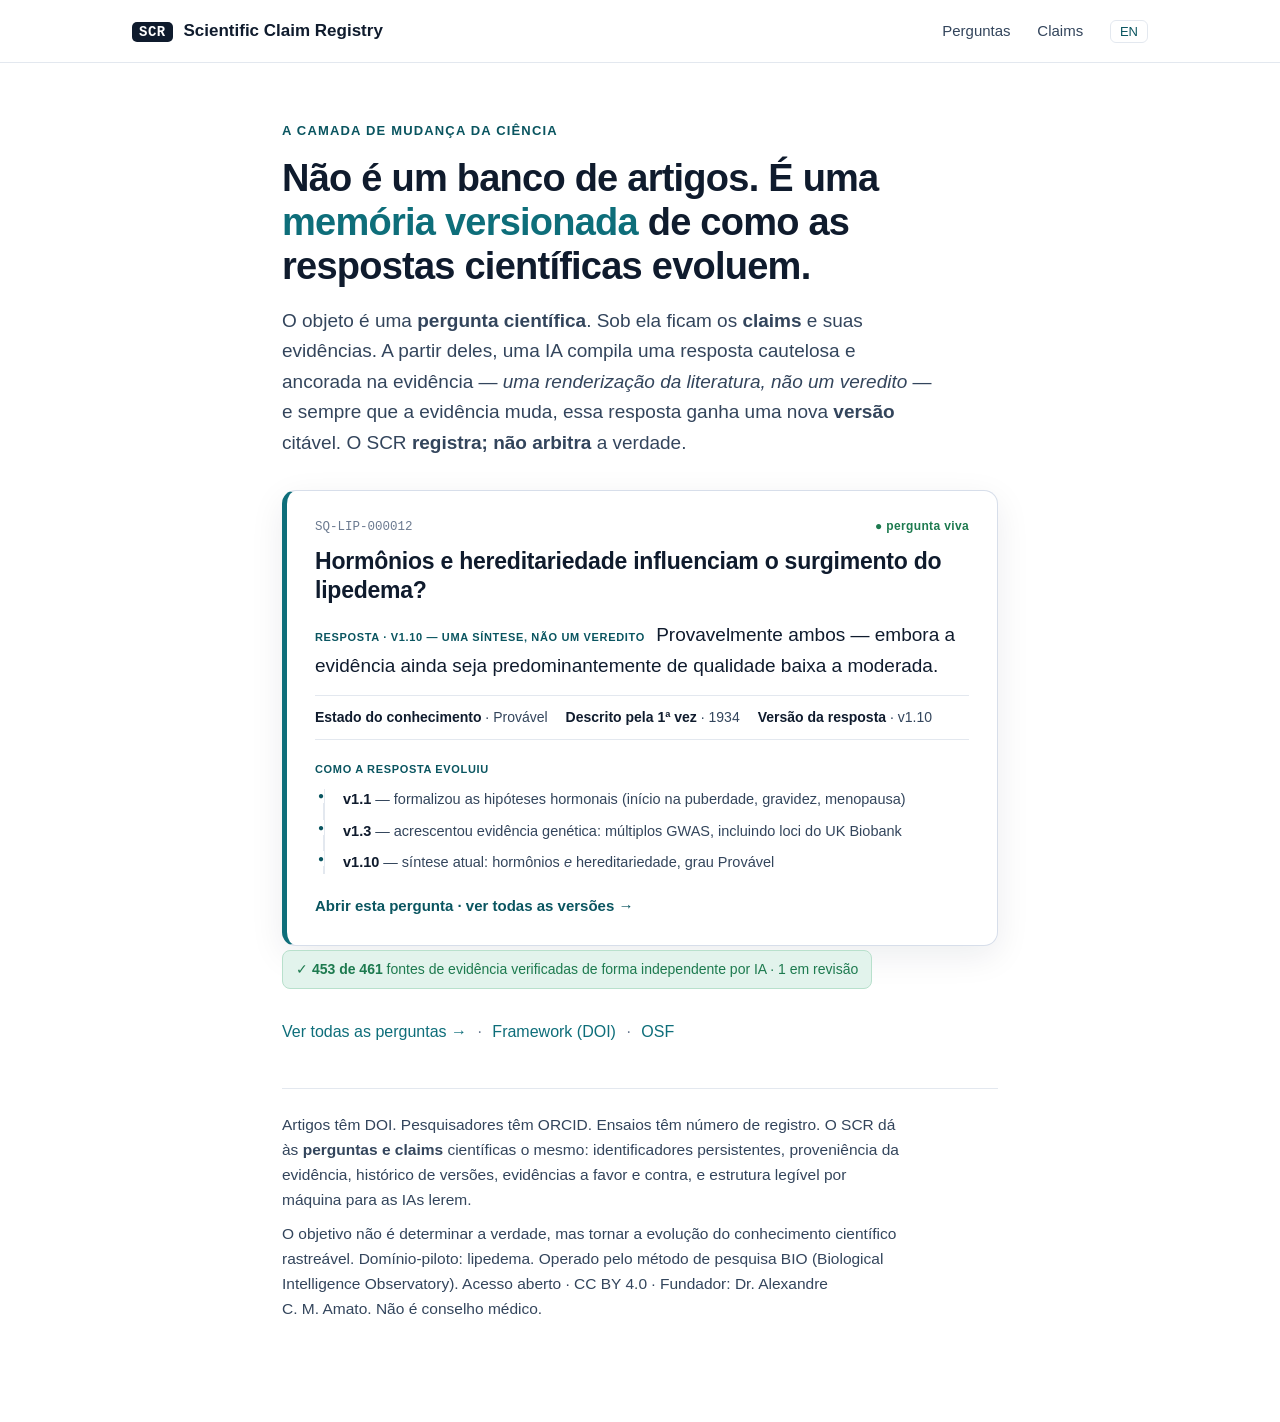
==== site/pt/index.html @ 6c6f7bb6 "Initial commit — SCR v0.4 registry, protocol, pipeline and site The Scientific Claim Registry: a ver" ====
<!DOCTYPE html>
<html lang="pt-BR">
<head>
<meta charset="UTF-8">
<meta name="viewport" content="width=device-width, initial-scale=1">
<title>Scientific Claim Registry — uma memória versionada de como as respostas científicas evoluem</title>
<meta name="description" content="O ScientificClaims.org não é um banco de artigos. É uma memória versionada de como as respostas científicas evoluem ao longo do tempo. O SCR indexa perguntas científicas; para cada uma, uma IA compila uma resposta cautelosa e ancorada na evidência, e sempre que a evidência muda a resposta ganha uma nova versão citável. Ele registra; não arbitra. Piloto: lipedema.">
<meta name="robots" content="index,follow">
<link rel="canonical" href="https://scientificclaims.org/pt/">
<link rel="alternate" hreflang="en" href="https://scientificclaims.org/">
<link rel="alternate" hreflang="pt-br" href="https://scientificclaims.org/pt/">
<link rel="alternate" hreflang="x-default" href="https://scientificclaims.org/">
<link rel="icon" href="/favicon.svg" type="image/svg+xml">
<link rel="apple-touch-icon" href="/apple-touch-icon.png">
<meta property="og:title" content="Scientific Claim Registry — a camada de mudança da ciência">
<meta property="og:description" content="Não é um banco de artigos. É uma memória versionada de como as respostas científicas evoluem.">
<meta property="og:type" content="website">
<meta property="og:url" content="https://scientificclaims.org/pt/">
<meta property="og:image" content="https://scientificclaims.org/og-image.png">
<meta name="twitter:card" content="summary_large_image">
<link rel="stylesheet" href="../style.css?v=af39bd15">
<script defer src="https://umami.caprover.amato.io/script.js" data-website-id="58f2ba6a-560e-4c60-b96d-2c890a3bd339"></script>
</head>
<body>
<header class="site">
  <div class="wrap nav">
    <a class="brand" href="/pt/"><span class="mono">SCR</span> <span class="brand-full">Scientific Claim Registry</span></a>
    <nav>
      <a href="/pt/questions.html">Perguntas</a>
      <a href="/pt/claims.html">Claims</a>
      <a class="lang" href="/">EN</a>
    </nav>
  </div>
</header>

<main class="home wrap">
  <p class="home-kicker">A camada de mudança da ciência</p>
  <h1 class="home-h1">Não é um banco de artigos. É uma <span class="hl">memória versionada</span> de como as respostas científicas evoluem.</h1>
  <p class="home-sub">O objeto é uma <strong>pergunta científica</strong>. Sob ela ficam os
  <strong>claims</strong> e suas evidências. A partir deles, uma IA compila uma resposta cautelosa e
  ancorada na evidência — <em>uma renderização da literatura, não um veredito</em> — e sempre que a
  evidência muda, essa resposta ganha uma nova <strong>versão</strong> citável. O SCR
  <strong>registra; não arbitra</strong> a verdade.</p>

  <!--HERO-->
  <a class="qfeat" href="/pt/q/SQ-LIP-000012.html">
    <div class="qf-top"><span class="mono qf-id">SQ-LIP-000012</span><span class="qf-live">● pergunta viva</span></div>
    <h2 class="qf-q">Hormônios e hereditariedade influenciam o surgimento do lipedema?</h2>
    <p class="qf-a"><span class="qf-lbl">Resposta · v1.10 — uma síntese, não um veredito</span> Provavelmente ambos — embora a evidência ainda seja predominantemente de qualidade baixa a moderada.</p>
    <div class="qf-meta"><span><b>Estado do conhecimento</b> · Provável</span><span><b>Descrito pela 1ª vez</b> · 1934</span><span><b>Versão da resposta</b> · v1.10</span></div>
    <div class="qf-ladder"><span class="qf-lbl">Como a resposta evoluiu</span><ol><li><b>v1.1</b> — formalizou as hipóteses hormonais (início na puberdade, gravidez, menopausa)</li><li><b>v1.3</b> — acrescentou evidência genética: múltiplos GWAS, incluindo loci do UK&nbsp;Biobank</li><li><b>v1.10</b> — síntese atual: hormônios <em>e</em> hereditariedade, grau Provável</li></ol></div>
    <span class="qf-cta">Abrir esta pergunta · ver todas as versões →</span>
  </a>
  <!--/HERO-->

  <!--VERSEAL--><p class="verseal" title="Cada fonte de evidência é relida por um segundo modelo de IA, que precisa confirmar o stance e uma citação verbatim da fonte (R-AI-13/14).">✓ <strong>453 de 461</strong> fontes de evidência verificadas de forma independente por IA · 1 em revisão</p><!--/VERSEAL-->

  <p class="home-links"><a href="/pt/questions.html">Ver todas as perguntas →</a>
    <span class="sep">·</span> <a href="https://doi.org/10.5281/zenodo.20466195" rel="noopener">Framework (DOI)</a>
    <span class="sep">·</span> <a href="https://osf.io/n97ez/" rel="noopener">OSF</a></p>

  <div class="home-foot">
    <p>Artigos têm DOI. Pesquisadores têm ORCID. Ensaios têm número de registro. O SCR dá às
    <strong>perguntas e claims</strong> científicas o mesmo: identificadores persistentes, proveniência da
    evidência, histórico de versões, evidências a favor e contra, e estrutura legível por máquina para as IAs lerem.</p>
    <p class="muted small">O objetivo não é determinar a verdade, mas tornar a evolução do conhecimento científico
    rastreável. Domínio-piloto: lipedema. Operado pelo método de pesquisa BIO (Biological Intelligence Observatory).
    Acesso aberto · CC&nbsp;BY&nbsp;4.0 · Fundador: Dr.&nbsp;Alexandre C.&nbsp;M.&nbsp;Amato. Não é conselho médico.</p>
  </div>
</main>
</body>
</html>
---- site/style.css ----
:root{
  --ink:#0f1b2d; --ink-soft:#33455c; --muted:#6b7a90;
  --line:#e3e8ef; --bg:#ffffff; --band:#f6f8fb;
  --accent:#0e6e7a; --accent-d:#0a5560; --gold:#b07d2b;
  --maxw:1060px;
}
*{box-sizing:border-box}
html{scroll-behavior:smooth}
body{
  margin:0; color:var(--ink); background:var(--bg);
  font-family:-apple-system,BlinkMacSystemFont,"Segoe UI",Roboto,Helvetica,Arial,sans-serif;
  line-height:1.6; font-size:17px; -webkit-font-smoothing:antialiased;
}
.wrap{max-width:var(--maxw); margin:0 auto; padding:0 22px}
.mono{font-family:"SF Mono",ui-monospace,Menlo,Consolas,monospace}
a{color:var(--accent); text-decoration:none}
a:hover{text-decoration:underline}
h1,h2,h3{line-height:1.2; color:var(--ink); letter-spacing:-.01em}
.muted{color:var(--muted)}
.small{font-size:14px}

/* header */
header.site{border-bottom:1px solid var(--line); position:sticky; top:0; background:rgba(255,255,255,.92); backdrop-filter:saturate(180%) blur(8px); z-index:10}
.nav{display:flex; align-items:center; justify-content:space-between; height:62px}
.brand{font-weight:700; color:var(--ink)}
.brand .mono{background:var(--ink); color:#fff; padding:2px 7px; border-radius:5px; font-size:.82em; letter-spacing:.04em}
.brand-full{font-weight:600; margin-left:6px}
header nav a{color:var(--ink-soft); margin-left:22px; font-size:15px; font-weight:500}
@media(max-width:640px){.brand-full{display:none} header nav a{margin-left:14px}}

/* hero */
.hero{padding:84px 0 70px; border-bottom:1px solid var(--line)}
.eyebrow{color:var(--accent-d); font-weight:600; font-size:14px; text-transform:uppercase; letter-spacing:.08em; margin:0 0 18px}
.hero h1{font-size:48px; margin:0 0 22px; max-width:18ch}
.hl{color:var(--accent)}
.lead{font-size:20px; color:var(--ink-soft); max-width:60ch; margin:0 0 30px}
.cta{display:flex; gap:12px; flex-wrap:wrap}
.btn{display:inline-block; padding:12px 20px; border-radius:8px; border:1px solid var(--line); color:var(--ink); font-weight:600; font-size:15px}
.btn:hover{text-decoration:none; border-color:var(--accent)}
.btn.primary{background:var(--accent); border-color:var(--accent); color:#fff}
.btn.primary:hover{background:var(--accent-d)}
@media(max-width:640px){.hero h1{font-size:34px} .lead{font-size:18px}}

/* band */
.band{background:var(--band); border-bottom:1px solid var(--line); padding:56px 0}
section.section{padding:64px 0}
h2{font-size:30px; margin:0 0 10px}
.sub{color:var(--ink-soft); max-width:64ch; margin:0 0 28px; font-size:18px}

/* id grid */
.idgrid{display:grid; grid-template-columns:repeat(5,1fr); gap:14px}
.idcard{background:#fff; border:1px solid var(--line); border-radius:10px; padding:18px 14px; text-align:center}
.idcard .tag{display:inline-block; font-size:13px; background:#eef2f7; color:var(--ink-soft); padding:3px 9px; border-radius:6px; margin-bottom:8px}
.idcard span:last-child{display:block; color:var(--muted); font-size:14px}
.idcard.now{border-color:var(--accent); box-shadow:0 0 0 2px rgba(14,110,122,.12)}
.idcard.now .tag{background:var(--accent); color:#fff}
.idcard.now span:last-child{color:var(--accent-d); font-weight:600}
@media(max-width:720px){.idgrid{grid-template-columns:repeat(2,1fr)} .idcard.now{grid-column:span 2}}

/* cards */
.cards{display:grid; grid-template-columns:repeat(3,1fr); gap:18px}
.card{border:1px solid var(--line); border-radius:12px; padding:22px; background:#fff}
.card h3{font-size:17px; margin:0 0 8px; color:var(--accent-d)}
.card p{margin:0; color:var(--ink-soft); font-size:15.5px}
@media(max-width:820px){.cards{grid-template-columns:1fr 1fr}}
@media(max-width:560px){.cards{grid-template-columns:1fr}}

/* claim object */
.claim{background:#fff; border:1px solid var(--line); border-left:4px solid var(--accent); border-radius:12px; padding:26px; max-width:760px; box-shadow:0 8px 30px rgba(15,27,45,.06)}
.claim-head{display:flex; align-items:center; gap:12px; margin-bottom:14px}
.claim .id{font-size:15px; background:var(--ink); color:#fff; padding:4px 9px; border-radius:6px}
.chip{font-size:13px; background:#eef2f7; color:var(--ink-soft); padding:3px 10px; border-radius:20px; text-transform:uppercase; letter-spacing:.04em}
.claim-text{font-size:19px; color:var(--ink); margin:0 0 18px; font-weight:500}
.dims{display:flex; gap:10px; flex-wrap:wrap; margin-bottom:16px}
.dim{flex:1; min-width:150px; background:var(--band); border:1px solid var(--line); border-radius:9px; padding:10px 12px}
.dim-k{display:block; font-size:12px; text-transform:uppercase; letter-spacing:.05em; color:var(--muted)}
.dim-v{font-weight:600}
.dim-v.muted{color:var(--muted); font-weight:500}
.state-emerging{color:#c47d12}
.claim-evi,.claim-gap{margin:6px 0 0; font-size:14.5px; color:var(--ink-soft)}
.fineprint{margin-top:18px; color:var(--muted); font-size:15px; font-style:italic}

/* hypothesis */
.hyp{border-left:4px solid var(--gold); background:var(--band); margin:0 0 22px; padding:22px 26px; border-radius:0 10px 10px 0; font-size:22px; color:var(--ink); font-weight:500; max-width:70ch}

/* pilot */
.pilot{display:grid; grid-template-columns:1.3fr 1fr; gap:34px; align-items:start}
.pilot h2{margin-top:0}
.pilot p{color:var(--ink-soft)}
.stat{font-size:16px; color:var(--ink)!important}
.stat strong{font-size:24px; color:var(--accent-d)}
.priorart{background:#fff; border:1px solid var(--line); border-radius:12px; padding:24px}
.priorart h3{margin:0 0 8px; font-size:17px}
.priorart p{margin:0; font-size:15px}
@media(max-width:760px){.pilot{grid-template-columns:1fr}}

/* footer */
footer.site{border-top:1px solid var(--line); padding:40px 0; background:var(--band)}
.foot{display:flex; justify-content:space-between; gap:24px; flex-wrap:wrap}
.foot .brand{color:var(--ink); margin:0 0 4px}
.foot p{margin:0 0 4px}

/* ===== language toggle + claims page ===== */
header nav a.lang{border:1px solid var(--line); border-radius:6px; padding:3px 9px; font-size:13px; color:var(--accent-d)}
header nav a.active{color:var(--accent-d); font-weight:700}

.claims-hero{padding:54px 0 8px}
.claims-hero h1{font-size:34px; margin:0 0 10px}
.filters{display:flex; gap:10px; flex-wrap:wrap; margin:22px 0 8px}
.fbtn{cursor:pointer; background:#fff; border:1px solid var(--line); border-radius:20px; padding:7px 14px; font-size:14px; color:var(--ink-soft); font-weight:600}
.fbtn:hover{border-color:var(--accent)}
.fbtn.active{background:var(--ink); color:#fff; border-color:var(--ink)}
.fct{opacity:.6; font-weight:500}
.fbtn.active .fct{opacity:.8}

.claims-bg{background:var(--band); border-top:1px solid var(--line)}
.claims-list{padding:26px 22px 84px; display:grid; gap:20px}
.claim-row{border:1px solid #d7deea; border-left:4px solid var(--accent); border-radius:12px; padding:22px 24px; background:#fff; box-shadow:0 4px 16px rgba(15,27,45,.07); transition:box-shadow .15s,transform .15s}
.claim-row:hover{box-shadow:0 10px 28px rgba(15,27,45,.12); transform:translateY(-1px)}
.cr-head{display:flex; align-items:center; gap:10px; flex-wrap:wrap; margin-bottom:10px}
.cr-head .id{font-size:13.5px; background:var(--ink); color:#fff; padding:3px 8px; border-radius:5px}
.badge{font-size:12px; font-weight:700; padding:3px 10px; border-radius:20px; text-transform:uppercase; letter-spacing:.04em}
.st-established{background:#e2f3ec; color:#1d7a4f}
.st-probable{background:#e6f0f6; color:#1f6a93}
.st-emerging{background:#fcf0dd; color:#b07d2b}
.st-speculative{background:#f3e7ea; color:#a23b52}
.st-no_evidence{background:#eceef1; color:#5b6b7e}
.cr-text{font-size:17px; color:var(--ink); margin:0 0 12px; font-weight:500}
.cr-meta{font-size:14px; color:var(--ink-soft); margin-bottom:8px}
.cr-evi{font-size:13px; color:var(--accent-d); margin:0 0 8px; word-break:break-word}
.cr-gap{font-size:14px; color:var(--muted); margin:0}
.cr-gap strong{color:var(--ink-soft)}
@media(max-width:560px){.claims-list{padding-left:0; padding-right:0} .claims-hero h1{font-size:28px}}

/* ===== layered architecture + related work ===== */
.layers{display:grid; grid-template-columns:repeat(3,1fr); gap:18px; margin-top:8px}
.layer{border:1px solid var(--line); border-radius:12px; padding:22px; background:#fff}
.layer.l1{border-color:var(--accent); box-shadow:0 6px 22px rgba(14,110,122,.10)}
.layer .lnum{display:block; font-size:12px; text-transform:uppercase; letter-spacing:.06em; color:var(--muted); margin-bottom:6px}
.layer.l1 .lnum{color:var(--accent-d); font-weight:700}
.layer h3{margin:0 0 8px; font-size:18px}
.layer p{margin:0; color:var(--ink-soft); font-size:15px}
.related{max-width:74ch; color:var(--ink-soft); font-size:16.5px}
@media(max-width:760px){.layers{grid-template-columns:1fr}}

/* ===== minimalist RFC homepage ===== */
.rfc{max-width:680px; padding:74px 22px 96px}
.rfc h1{font-size:32px; margin:0 0 30px; letter-spacing:-.02em}
.rfc-lede{font-size:23px; line-height:1.65; color:var(--ink); margin:0 0 34px}
.rfc-lede strong{color:var(--accent-d)}
.rfc-body{font-size:18px; color:var(--ink-soft); margin:0 0 14px}
.rfc-list{font-size:18px; color:var(--ink); margin:0 0 34px; padding-left:22px; line-height:1.85}
.rfc-goal{font-size:20px; color:var(--ink); border-left:3px solid var(--gold); padding-left:18px; margin:0 0 38px; line-height:1.6}
.rfc-goal strong{color:var(--accent-d)}
.rfc-links{font-size:16px; margin:0 0 44px}
.rfc-links .sep{color:var(--muted); margin:0 6px}
.rfc-note{font-size:13.5px; color:var(--muted); border-top:1px solid var(--line); padding-top:22px; line-height:1.7}
@media(max-width:560px){.rfc{padding-top:48px} .rfc-lede{font-size:20px}}

/* ===== homepage tagline ===== */
.rfc-tagline{font-size:17px; color:var(--accent-d); font-weight:600; margin:-14px 0 30px; line-height:1.5}

/* ===== question pages ===== */
.qpage{max-width:760px; padding:48px 22px 80px}
.qpage .qid{font-size:13px; color:var(--muted); margin:0 0 8px}
.qtitle{font-size:30px; line-height:1.25; margin:0 0 24px}
.vtrack{display:flex; align-items:flex-start; gap:0; overflow-x:auto; padding:14px 4px 6px; position:relative}
.vnode{flex:1 1 0; min-width:84px; position:relative; display:flex; flex-direction:column; align-items:center;
  text-align:center; text-decoration:none; color:var(--ink-soft); cursor:help}
.vnode::before{content:""; position:absolute; top:6px; left:50%; right:-50%; height:2px; background:#d7deea; z-index:0}
.vnode:last-child::before{display:none}
.vnode .vdot{width:13px; height:13px; border-radius:50%; background:#fff; border:2.5px solid #9fb3c8; z-index:1; margin-bottom:5px}
.vnode.cur .vdot{background:var(--accent); border-color:var(--accent-d); box-shadow:0 0 0 4px rgba(14,110,122,.13)}
.vnode .vver{font-weight:700; font-size:13px; color:var(--ink)}
.vnode.cur .vver{color:var(--accent-d)}
.vnode .vdate{font-size:11.5px; color:var(--muted)}
.vnode:hover .vver{text-decoration:underline}
.vnode.noarch{cursor:default; opacity:.62}
.vnode.noarch .vdot{border-style:dashed; border-color:#b7c3d2}
.vnode.noarch:hover .vver{text-decoration:none}
.bottomline{margin:0 0 20px; padding:16px 20px; background:linear-gradient(180deg,#f0f7f5,#f6f8fb);
  border:1px solid #cfe4dd; border-left:4px solid var(--accent); border-radius:12px}
.bottomline .bl-h{display:block; font-size:12px; font-weight:700; letter-spacing:.08em; text-transform:uppercase;
  color:var(--accent-d); margin-bottom:5px}
.bottomline p{margin:0; font-size:17.5px; line-height:1.5; color:var(--ink)}
.sbadge{display:inline-block; margin-left:6px; padding:1px 8px; border-radius:999px;
  background:#fbeecd; color:#7a5410; border:1px solid #e6c98a; font-size:12px; font-weight:600;
  white-space:nowrap; cursor:help; vertical-align:1px}
.related{margin:0 0 18px; padding:10px 16px; background:var(--band); border-radius:10px}
.related .qf-lbl{display:block; margin-bottom:4px}
.related ul{margin:0; padding:0 0 0 18px}
.related li{margin:3px 0; font-size:14.5px; line-height:1.45}
.related a{color:var(--accent-d); font-weight:600}
.qphr{margin:-12px 0 20px; font-size:14px}
.qphr summary{cursor:pointer; color:var(--accent-d); font-weight:600; letter-spacing:.02em; list-style:none}
.qphr summary::-webkit-details-marker{display:none}
.qphr summary::before{content:"⊕ "; color:var(--muted)}
.qphr[open] summary::before{content:"⊖ "}
.qphr ul{margin:8px 0 0; padding:0 0 0 18px; color:var(--muted)}
.qphr li{margin:3px 0; line-height:1.5}
.answer{background:var(--band); border-left:4px solid var(--accent); border-radius:0 10px 10px 0; padding:18px 22px; margin:0 0 22px}
.answer .alabel{display:block; font-size:12px; text-transform:uppercase; letter-spacing:.06em; color:var(--accent-d); font-weight:700; margin-bottom:6px}
.answer p{margin:0; font-size:18px; color:var(--ink); line-height:1.6}
/* Answer-at-a-glance: the structured / infrastructure rendering */
.glance{border:1px solid var(--line); border-radius:12px; padding:16px 20px; margin:0 0 18px; background:var(--band)}
.glance-h{display:block; font-size:11px; text-transform:uppercase; letter-spacing:.07em; color:var(--accent-d); font-weight:700; margin-bottom:10px}
.glance dl{margin:0; display:grid; gap:7px}
.glance .g-row{display:grid; grid-template-columns:170px 1fr; gap:10px; align-items:baseline; font-size:15px}
.glance dt{margin:0; color:var(--ink-soft); font-size:13px}
.glance dd{margin:0; color:var(--ink); font-weight:600}
.glance .muted{font-weight:400}
.glance .g-answer{padding-bottom:9px; margin-bottom:3px; border-bottom:1px solid var(--line)}
.glance .g-answer dt{font-size:11px; text-transform:uppercase; letter-spacing:.05em; color:var(--accent-d); font-weight:700}
.glance .g-answer dd{font-size:16.5px; font-weight:700; color:var(--ink); line-height:1.4}
.glance .contra-caveat{color:#a23b52; font-style:italic; font-weight:400; font-size:12.5px; line-height:1.4}
.glance .gmeta{grid-column:auto; margin:12px 0 0; padding-top:10px; border-top:1px solid var(--line); font-size:12.5px; color:var(--muted); font-weight:400}
.evlink{font-weight:700; text-decoration:none; border-bottom:1.5px solid transparent}
.evlink.sup{color:#1d7a4f} .evlink.con{color:#a23b52} .evlink.oth{color:#5b6b7b}
.evlink:hover{border-bottom-color:currentColor}
.amut{font-weight:400; font-size:11px; text-transform:none; letter-spacing:0; color:var(--muted)}
.whatsnew{border-left:4px solid var(--accent); background:var(--band); border-radius:0 10px 10px 0; padding:12px 18px; margin:0 0 22px}
.whatsnew .wn-h{display:block; font-size:11px; text-transform:uppercase; letter-spacing:.06em; color:var(--accent-d); font-weight:700; margin-bottom:5px}
.whatsnew p{margin:0; font-size:15px; color:var(--ink); line-height:1.55}
/* R-Q-7 outcome breakdown */
.outcomes{border:1px solid var(--line); border-radius:12px; padding:14px 18px; margin:0 0 18px}
.outcomes table{width:100%; border-collapse:collapse; margin-top:8px; font-size:14.5px}
.outcomes td{padding:6px 8px; border-bottom:1px solid var(--band); vertical-align:baseline}
.outcomes tr:last-child td{border-bottom:none}
.oc-name{font-weight:600; color:var(--ink)}
.oc-conf{color:var(--ink-soft); white-space:nowrap}
.oc-dir{font-weight:700; padding:1px 8px; border-radius:20px; font-size:12.5px; white-space:nowrap}
.oc-dir.d-improved,.oc-dir.d-reduced{background:#e6f4ec; color:#1d7a4f}
.oc-dir.d-increased,.oc-dir.d-mixed{background:#fdf0e3; color:#9a6212}
.oc-dir.d-no_effect,.oc-dir.d-not_demonstrated{background:#eef1f4; color:#5b6b7b}
.dmtag{font-size:11px; padding:1px 8px; border-radius:20px; font-weight:600; white-space:nowrap}
.dm-yes{background:#e6f4ec; color:#1d7a4f} .dm-no{background:#eef1f4; color:#5b6b7b}
.oc-note td{color:var(--muted); font-size:13px; padding-top:0}
@media(max-width:560px){.glance .g-row{grid-template-columns:1fr; gap:2px}}
.answer-cap{margin:10px 0 0!important; font-size:13px!important; font-style:italic; color:var(--accent-d); line-height:1.45}
.ai-prov{margin:10px 0 0!important; padding-top:10px; border-top:1px solid var(--line); font-size:12.5px!important; color:var(--ink); line-height:1.5}
.ai-prov strong{color:var(--accent-d)}
.ai-prov .muted{font-style:italic}
.qmeta{display:flex; gap:14px; flex-wrap:wrap; margin:0 0 22px}
.qmeta>div{flex:1; min-width:150px; background:#fff; border:1px solid var(--line); border-radius:10px; padding:10px 14px}
.qmeta .mk{display:block; font-size:11px; text-transform:uppercase; letter-spacing:.05em; color:var(--muted); margin-bottom:4px}
.evdir{display:flex; gap:12px; margin:0 0 26px}
.ev{flex:1; text-align:center; border:1px solid var(--line); border-radius:10px; padding:14px; background:#fff}
.ev b{display:block; font-size:26px; line-height:1}
.ev span{font-size:13px; color:var(--muted)}
.ev.sup b{color:#1d7a4f} .ev.con b{color:#a23b52} .ev.oth b{color:#1f6a93}
.qpage h2{font-size:15px; text-transform:uppercase; letter-spacing:.04em; margin:28px 0 12px; padding-bottom:6px; border-bottom:1px solid var(--line); color:var(--ink-soft)}
.changed,.uncert{font-size:16px; color:var(--ink-soft); margin:0}
.qclaims{list-style:none; padding:0; margin:0; display:grid; gap:10px}
.qclaims li{border:1px solid var(--line); border-radius:9px; padding:12px 14px; font-size:15px}
.qclaims .cid{font-size:12.5px}
.role{font-size:11px; text-transform:uppercase; letter-spacing:.04em; padding:2px 8px; border-radius:20px; margin-left:6px}
.role-supporting{background:#e2f3ec; color:#1d7a4f}
.role-contradicting{background:#f3e7ea; color:#a23b52}
.role-refines{background:#e6f0f6; color:#1f6a93}
.role-context{background:#eef2f7; color:#56657d}
.vbadge{display:inline-block; font-size:11.5px; font-weight:600; letter-spacing:.02em; padding:1px 7px; border-radius:10px; vertical-align:middle; white-space:nowrap}
.v-ok{background:#e2f3ec; color:#1d7a4f}
.v-bad{background:#fbecd9; color:#9a5b16}
.v-na{background:#eef2f7; color:#7a879b}
.evquote{display:block; margin:3px 0 0; padding:2px 0 2px 11px; border-left:2px solid var(--line); color:var(--ink-soft); font-size:13.5px; font-style:italic}
.integ-warn{background:#fbecd9; border-color:#e6c79a; color:#7a4e12}
.verseal{display:inline-block; font-size:14px; color:#1d7a4f; background:#e2f3ec; border:1px solid #b8e0cc; border-radius:8px; padding:7px 13px; margin:4px 0 0}
.verseal strong{font-weight:700}
.ctext{color:var(--ink-soft)}
.verhist{list-style:none; padding:0; margin:0; font-size:14px; color:var(--ink-soft)}
.refs{font-size:13px; color:var(--accent-d); word-break:break-word}
.backlink{margin-top:30px}
.qgrid{display:grid; grid-template-columns:repeat(2,1fr); gap:16px; padding:26px 22px 84px}
.qcard{display:block; background:#fff; border:1px solid #d7deea; border-radius:12px; padding:20px; box-shadow:0 4px 16px rgba(15,27,45,.06); transition:box-shadow .15s,transform .15s}
.qcard:hover{text-decoration:none; box-shadow:0 10px 26px rgba(15,27,45,.12); transform:translateY(-1px)}
.qc-head{display:flex; justify-content:space-between; align-items:center; gap:8px; margin-bottom:8px}
.qc-head .qid{font-size:12px; color:var(--muted)}
.qcard h3{font-size:17px; margin:0 0 8px; color:var(--ink); line-height:1.3}
.qc-ans{font-size:14px; color:var(--ink-soft); margin:0 0 10px}
.qc-ev{font-size:13px; color:var(--muted); margin:0}
.qc-ev .sup{color:#1d7a4f} .qc-ev .con{color:#a23b52}
@media(max-width:680px){.qgrid{grid-template-columns:1fr} .evdir{flex-wrap:wrap}}

/* knowledge freshness */
.fresh{color:var(--accent-d); font-weight:600}
.frnote{font-size:13.5px; color:var(--ink-soft); background:var(--band); border:1px solid var(--line); border-radius:8px; padding:11px 14px; margin:0 0 8px}
.qid a{font-weight:600}

/* citation formats */
.cite-tabs{display:flex; gap:6px; flex-wrap:wrap; margin:0 0 10px; align-items:center}
.ctab{cursor:pointer; background:#fff; border:1px solid var(--line); border-radius:18px; padding:4px 12px; font-size:13px; color:var(--ink-soft); font-weight:600}
.ctab.active{background:var(--ink); color:#fff; border-color:var(--ink)}
.copybtn{margin-left:auto; cursor:pointer; background:var(--accent); color:#fff; border:none; border-radius:7px; padding:5px 12px; font-size:13px; font-weight:600}
.copybtn:hover{background:var(--accent-d)}
.cite-out{background:#fff; border:1px solid var(--line); border-radius:8px; padding:12px 14px; font-size:13px; white-space:pre-wrap; word-break:break-word; margin:0 0 8px; font-family:"SF Mono",ui-monospace,Menlo,monospace; color:var(--ink)}

/* evidence timeline */
.tl{width:100%; height:auto; display:block; max-width:680px}
.tlyr{font-size:11px; fill:#6b7a90; font-family:"SF Mono",monospace}
.cr-tl{margin:2px 0 12px}
.qtl{margin:4px 0 8px}
.tllg{font-size:12px; color:var(--muted)}
.tldot{display:inline-block; width:9px; height:9px; border-radius:50%; vertical-align:middle; margin:0 3px 0 8px}

/* ===== homepage: living question ===== */
.home{max-width:760px; padding:58px 22px 90px}
.home-kicker{color:var(--accent-d); font-weight:700; font-size:13px; text-transform:uppercase; letter-spacing:.09em; margin:0 0 14px}
.home-h1{font-size:38px; line-height:1.16; margin:0 0 18px; letter-spacing:-.02em}
.home-sub{font-size:19px; color:var(--ink-soft); margin:0 0 32px; max-width:62ch}
.qfeat{display:block; background:#fff; border:1px solid #d7deea; border-left:5px solid var(--accent); border-radius:14px; padding:26px 28px; box-shadow:0 10px 34px rgba(15,27,45,.08); transition:box-shadow .15s,transform .15s}
.qfeat:hover{text-decoration:none; box-shadow:0 16px 44px rgba(15,27,45,.14); transform:translateY(-2px)}
.qf-top{display:flex; justify-content:space-between; align-items:center; margin-bottom:10px}
.qf-id{font-size:12.5px; color:var(--muted)}
.qf-live{font-size:12px; color:#1d7a4f; font-weight:700; letter-spacing:.03em}
.qf-q{font-size:23px; line-height:1.25; margin:0 0 16px; color:var(--ink)}
.qf-a{font-size:19px; color:var(--ink); margin:0 0 14px}
.qf-lbl{display:inline-block; font-size:11px; text-transform:uppercase; letter-spacing:.06em; color:var(--accent-d); font-weight:700; margin-right:6px}
.qf-meta{display:flex; gap:18px; flex-wrap:wrap; font-size:14px; color:var(--ink-soft); border-top:1px solid var(--line); border-bottom:1px solid var(--line); padding:10px 0; margin:0 0 14px}
.qf-meta b{color:var(--ink); font-weight:600}
.qf-chg{font-size:15px; color:var(--ink-soft); margin:0 0 18px}
.qf-ladder{margin:0 0 18px}
.qf-ladder ol{margin:8px 0 0; padding:0 0 0 4px; list-style:none; counter-reset:none}
.qf-ladder li{position:relative; padding:0 0 10px 18px; font-size:14.5px; color:var(--ink-soft); line-height:1.5; border-left:2px solid var(--line); margin-left:4px}
.qf-ladder li:last-child{padding-bottom:0}
.qf-ladder li::before{content:"●"; position:absolute; left:-7px; top:-1px; font-size:10px; color:var(--accent-d); background:var(--bg,#fff)}
.qf-ladder li b{color:var(--ink); font-weight:700; font-variant-numeric:tabular-nums}
.qf-cta{display:inline-block; color:var(--accent-d); font-weight:700; font-size:15px}
.home-links{margin:30px 0 44px; font-size:16px}
.home-links .sep{color:var(--muted); margin:0 6px}
.home-foot{border-top:1px solid var(--line); padding-top:24px}
.home-foot p{font-size:15.5px; color:var(--ink-soft); margin:0 0 10px; max-width:72ch}
@media(max-width:600px){.home-h1{font-size:29px} .qf-q{font-size:20px} .qf-a{font-size:17px}}

/* ---- search · tags · pagination (questions index) ---- */
.qsearch{margin:18px 0 10px}
.qsearch input{width:100%; max-width:560px; padding:12px 16px; font-size:16px; color:var(--ink);
  border:1px solid var(--line); border-radius:10px; background:var(--bg); outline:none;
  transition:border-color .15s, box-shadow .15s}
.qsearch input:focus{border-color:var(--accent); box-shadow:0 0 0 3px rgba(14,110,122,.12)}
.qcount-line{margin:8px 0 0}
.qc-tags{display:flex; flex-wrap:wrap; gap:6px; margin:10px 0 2px}
.qc-tag{font-size:11.5px; line-height:1; padding:5px 9px; border-radius:999px; color:var(--accent-d);
  background:var(--band); border:1px solid var(--line); cursor:pointer; transition:background .15s, border-color .15s}
.qc-tag:hover{background:#eaf3f4; border-color:var(--accent)}
.qtags{display:flex; flex-wrap:wrap; gap:7px; margin:0 0 16px}
.qtag{font-size:12.5px; line-height:1; padding:6px 12px; border-radius:999px; text-decoration:none;
  color:var(--accent-d); background:var(--band); border:1px solid var(--line); transition:background .15s, border-color .15s}
.qtag:hover{background:#eaf3f4; border-color:var(--accent)}
.noresults{text-align:center; padding:40px 0; font-size:16px}
.pager{display:flex; flex-wrap:wrap; gap:6px; justify-content:center; margin:26px 0 6px}
.pgbtn{min-width:38px; padding:8px 12px; font-size:14px; color:var(--ink-soft); background:var(--bg);
  border:1px solid var(--line); border-radius:8px; cursor:pointer; transition:background .15s, border-color .15s, color .15s}
.pgbtn:hover:not(:disabled){border-color:var(--accent); color:var(--accent-d)}
.pgbtn.active{background:var(--accent); border-color:var(--accent); color:#fff; font-weight:600}
.pgbtn:disabled{opacity:.4; cursor:default}

/* ---- clickable article references ---- */
.reflink{color:var(--accent-d); text-decoration:none; border-bottom:1px dotted var(--accent)}
.reflink:hover{color:var(--accent); border-bottom-style:solid}
.cr-evi .reflink{word-break:break-all}
.ctext-refs{display:inline-block; margin-top:4px; font-size:12px; color:var(--muted)}
.ctext-refs .reflink{color:var(--accent-d)}

/* timeline dots: clickable to the source article */
.tl a.tldotlink{cursor:pointer}
.tl a.tldotlink circle{transition:r .1s}
.tl a.tldotlink:hover circle{r:7}
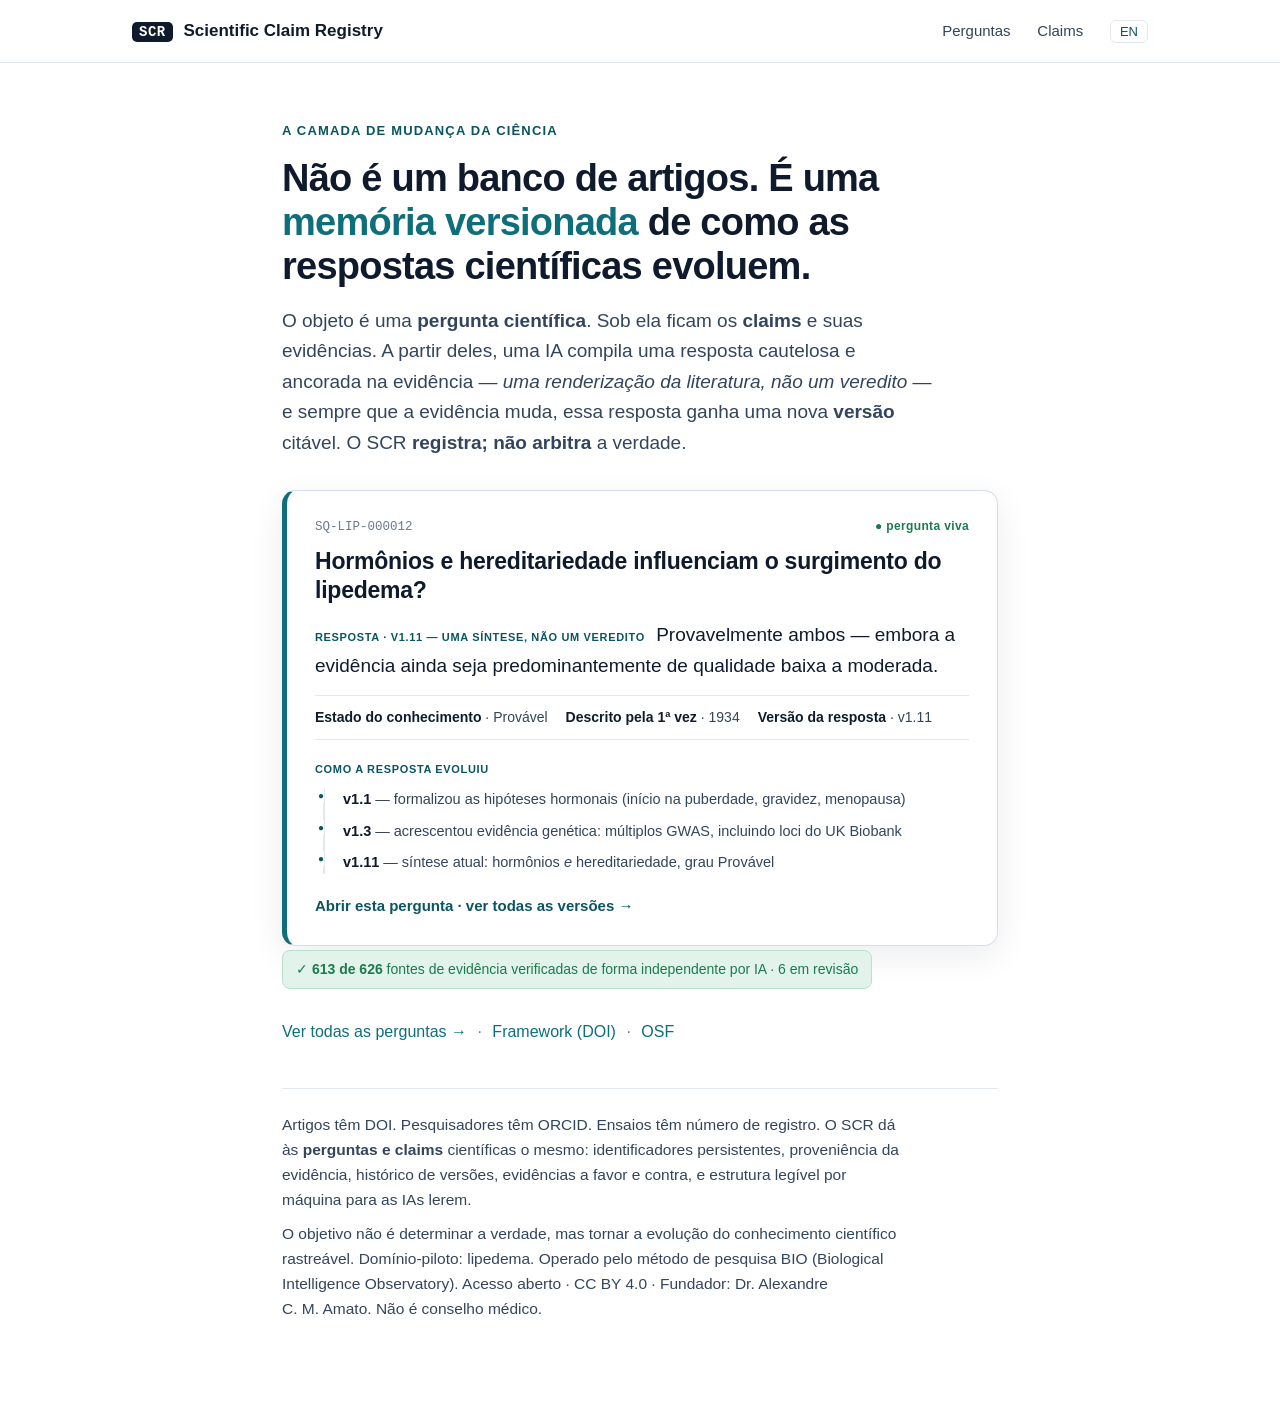
==== commit f9eee484: "Library backfill 2026-11-17: all 42 questions against the grown library Layer 1 surveillance over th" ====
--- a/site/pt/index.html
+++ b/site/pt/index.html
@@ -46,14 +46,14 @@
   <a class="qfeat" href="/pt/q/SQ-LIP-000012.html">
     <div class="qf-top"><span class="mono qf-id">SQ-LIP-000012</span><span class="qf-live">● pergunta viva</span></div>
     <h2 class="qf-q">Hormônios e hereditariedade influenciam o surgimento do lipedema?</h2>
-    <p class="qf-a"><span class="qf-lbl">Resposta · v1.10 — uma síntese, não um veredito</span> Provavelmente ambos — embora a evidência ainda seja predominantemente de qualidade baixa a moderada.</p>
-    <div class="qf-meta"><span><b>Estado do conhecimento</b> · Provável</span><span><b>Descrito pela 1ª vez</b> · 1934</span><span><b>Versão da resposta</b> · v1.10</span></div>
-    <div class="qf-ladder"><span class="qf-lbl">Como a resposta evoluiu</span><ol><li><b>v1.1</b> — formalizou as hipóteses hormonais (início na puberdade, gravidez, menopausa)</li><li><b>v1.3</b> — acrescentou evidência genética: múltiplos GWAS, incluindo loci do UK&nbsp;Biobank</li><li><b>v1.10</b> — síntese atual: hormônios <em>e</em> hereditariedade, grau Provável</li></ol></div>
+    <p class="qf-a"><span class="qf-lbl">Resposta · v1.11 — uma síntese, não um veredito</span> Provavelmente ambos — embora a evidência ainda seja predominantemente de qualidade baixa a moderada.</p>
+    <div class="qf-meta"><span><b>Estado do conhecimento</b> · Provável</span><span><b>Descrito pela 1ª vez</b> · 1934</span><span><b>Versão da resposta</b> · v1.11</span></div>
+    <div class="qf-ladder"><span class="qf-lbl">Como a resposta evoluiu</span><ol><li><b>v1.1</b> — formalizou as hipóteses hormonais (início na puberdade, gravidez, menopausa)</li><li><b>v1.3</b> — acrescentou evidência genética: múltiplos GWAS, incluindo loci do UK&nbsp;Biobank</li><li><b>v1.11</b> — síntese atual: hormônios <em>e</em> hereditariedade, grau Provável</li></ol></div>
     <span class="qf-cta">Abrir esta pergunta · ver todas as versões →</span>
   </a>
   <!--/HERO-->
 
-  <!--VERSEAL--><p class="verseal" title="Cada fonte de evidência é relida por um segundo modelo de IA, que precisa confirmar o stance e uma citação verbatim da fonte (R-AI-13/14).">✓ <strong>453 de 461</strong> fontes de evidência verificadas de forma independente por IA · 1 em revisão</p><!--/VERSEAL-->
+  <!--VERSEAL--><p class="verseal" title="Cada fonte de evidência é relida por um segundo modelo de IA, que precisa confirmar o stance e uma citação verbatim da fonte (R-AI-13/14).">✓ <strong>613 de 626</strong> fontes de evidência verificadas de forma independente por IA · 6 em revisão</p><!--/VERSEAL-->
 
   <p class="home-links"><a href="/pt/questions.html">Ver todas as perguntas →</a>
     <span class="sep">·</span> <a href="https://doi.org/10.5281/zenodo.20466195" rel="noopener">Framework (DOI)</a>
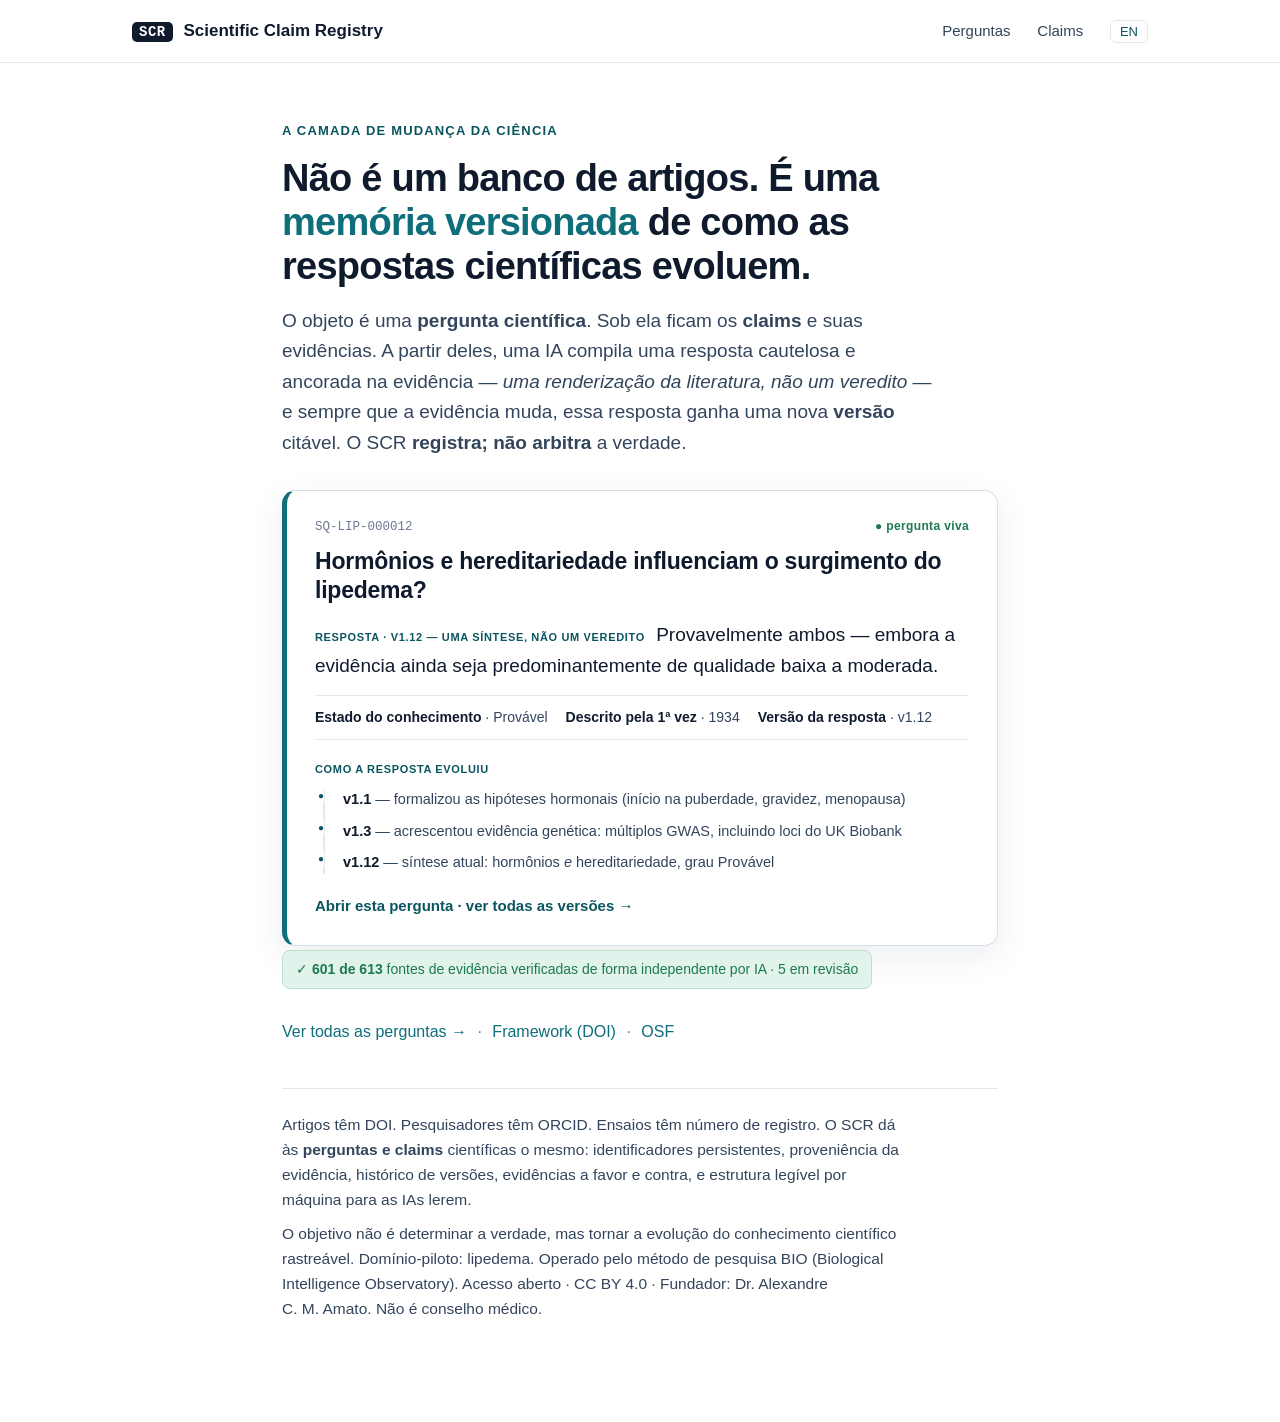
==== commit e78276ae: "Ban the author's rule-2 authorship from the registry (author_ban) 11 references by banned authors (1" ====
--- a/site/pt/index.html
+++ b/site/pt/index.html
@@ -46,14 +46,14 @@
   <a class="qfeat" href="/pt/q/SQ-LIP-000012.html">
     <div class="qf-top"><span class="mono qf-id">SQ-LIP-000012</span><span class="qf-live">● pergunta viva</span></div>
     <h2 class="qf-q">Hormônios e hereditariedade influenciam o surgimento do lipedema?</h2>
-    <p class="qf-a"><span class="qf-lbl">Resposta · v1.11 — uma síntese, não um veredito</span> Provavelmente ambos — embora a evidência ainda seja predominantemente de qualidade baixa a moderada.</p>
-    <div class="qf-meta"><span><b>Estado do conhecimento</b> · Provável</span><span><b>Descrito pela 1ª vez</b> · 1934</span><span><b>Versão da resposta</b> · v1.11</span></div>
-    <div class="qf-ladder"><span class="qf-lbl">Como a resposta evoluiu</span><ol><li><b>v1.1</b> — formalizou as hipóteses hormonais (início na puberdade, gravidez, menopausa)</li><li><b>v1.3</b> — acrescentou evidência genética: múltiplos GWAS, incluindo loci do UK&nbsp;Biobank</li><li><b>v1.11</b> — síntese atual: hormônios <em>e</em> hereditariedade, grau Provável</li></ol></div>
+    <p class="qf-a"><span class="qf-lbl">Resposta · v1.12 — uma síntese, não um veredito</span> Provavelmente ambos — embora a evidência ainda seja predominantemente de qualidade baixa a moderada.</p>
+    <div class="qf-meta"><span><b>Estado do conhecimento</b> · Provável</span><span><b>Descrito pela 1ª vez</b> · 1934</span><span><b>Versão da resposta</b> · v1.12</span></div>
+    <div class="qf-ladder"><span class="qf-lbl">Como a resposta evoluiu</span><ol><li><b>v1.1</b> — formalizou as hipóteses hormonais (início na puberdade, gravidez, menopausa)</li><li><b>v1.3</b> — acrescentou evidência genética: múltiplos GWAS, incluindo loci do UK&nbsp;Biobank</li><li><b>v1.12</b> — síntese atual: hormônios <em>e</em> hereditariedade, grau Provável</li></ol></div>
     <span class="qf-cta">Abrir esta pergunta · ver todas as versões →</span>
   </a>
   <!--/HERO-->
 
-  <!--VERSEAL--><p class="verseal" title="Cada fonte de evidência é relida por um segundo modelo de IA, que precisa confirmar o stance e uma citação verbatim da fonte (R-AI-13/14).">✓ <strong>613 de 626</strong> fontes de evidência verificadas de forma independente por IA · 6 em revisão</p><!--/VERSEAL-->
+  <!--VERSEAL--><p class="verseal" title="Cada fonte de evidência é relida por um segundo modelo de IA, que precisa confirmar o stance e uma citação verbatim da fonte (R-AI-13/14).">✓ <strong>601 de 613</strong> fontes de evidência verificadas de forma independente por IA · 5 em revisão</p><!--/VERSEAL-->
 
   <p class="home-links"><a href="/pt/questions.html">Ver todas as perguntas →</a>
     <span class="sep">·</span> <a href="https://doi.org/10.5281/zenodo.20466195" rel="noopener">Framework (DOI)</a>
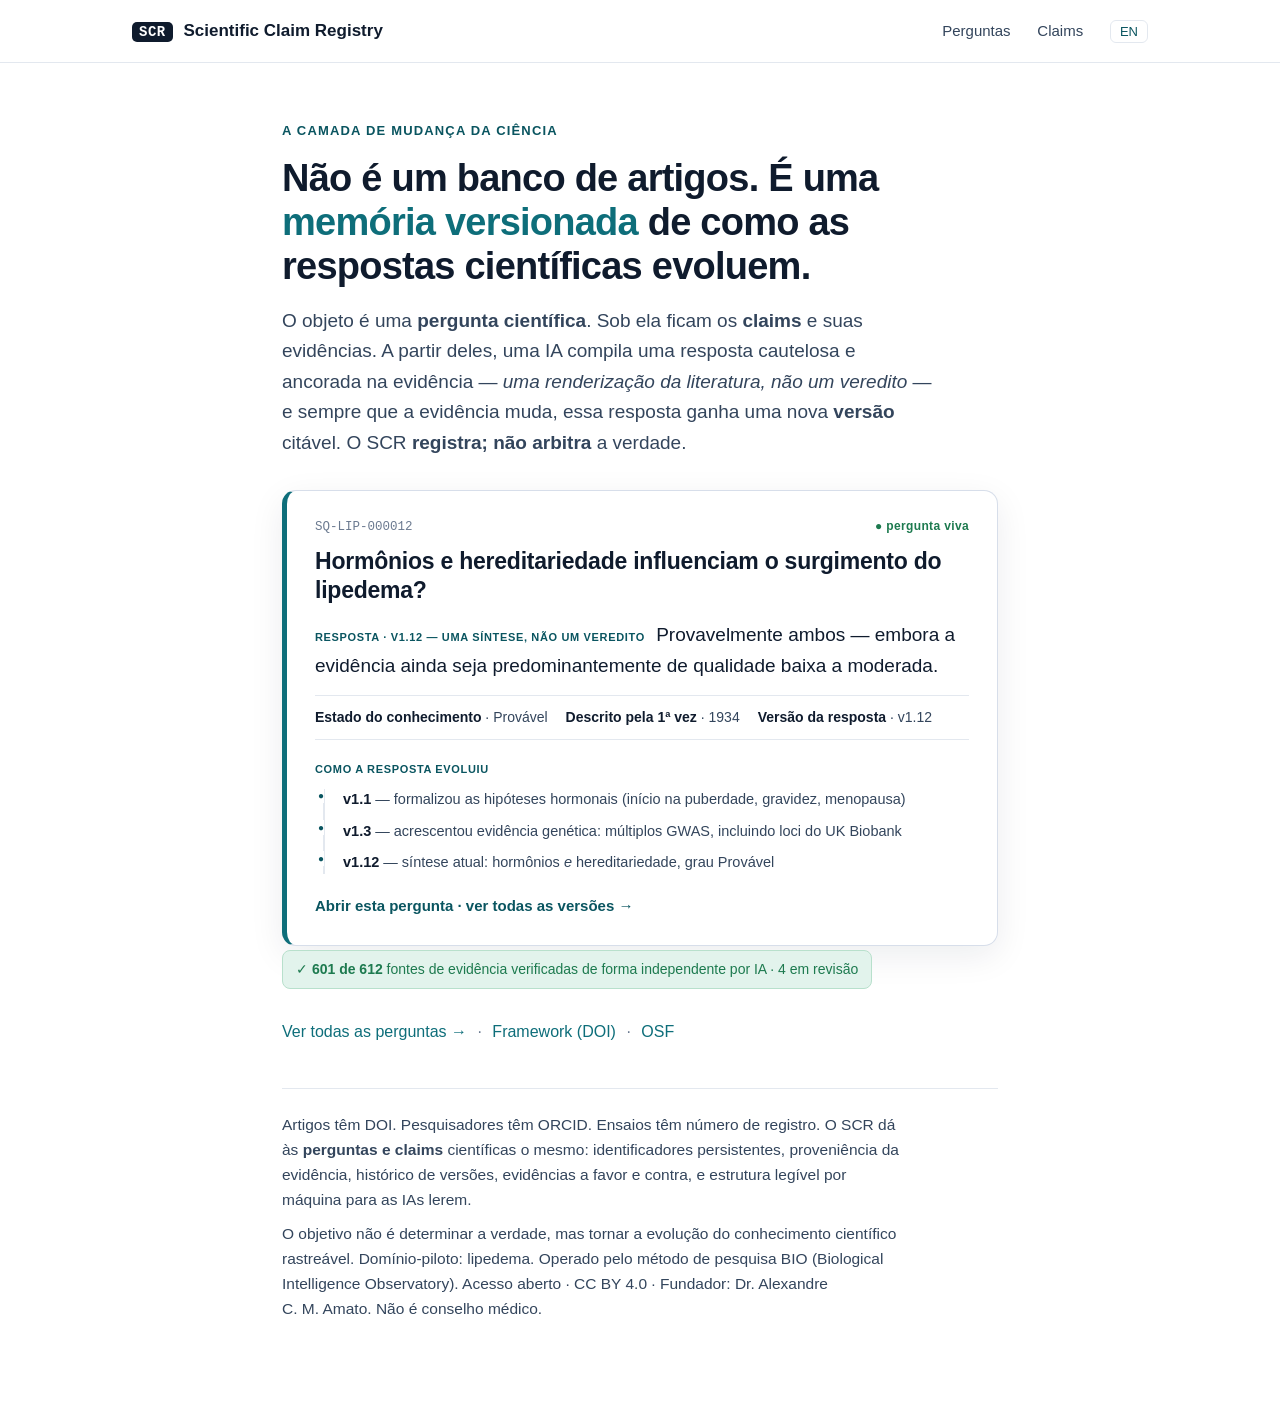
==== commit 1213ddab: "Recompile SQ-LIP-000004/011/024/038/039 after the risk-of-bias revision; re-verify SCR-LIP-000565 Co" ====
--- a/site/pt/index.html
+++ b/site/pt/index.html
@@ -53,7 +53,7 @@
   </a>
   <!--/HERO-->
 
-  <!--VERSEAL--><p class="verseal" title="Cada fonte de evidência é relida por um segundo modelo de IA, que precisa confirmar o stance e uma citação verbatim da fonte (R-AI-13/14).">✓ <strong>601 de 613</strong> fontes de evidência verificadas de forma independente por IA · 5 em revisão</p><!--/VERSEAL-->
+  <!--VERSEAL--><p class="verseal" title="Cada fonte de evidência é relida por um segundo modelo de IA, que precisa confirmar o stance e uma citação verbatim da fonte (R-AI-13/14).">✓ <strong>601 de 612</strong> fontes de evidência verificadas de forma independente por IA · 4 em revisão</p><!--/VERSEAL-->
 
   <p class="home-links"><a href="/pt/questions.html">Ver todas as perguntas →</a>
     <span class="sep">·</span> <a href="https://doi.org/10.5281/zenodo.20466195" rel="noopener">Framework (DOI)</a>
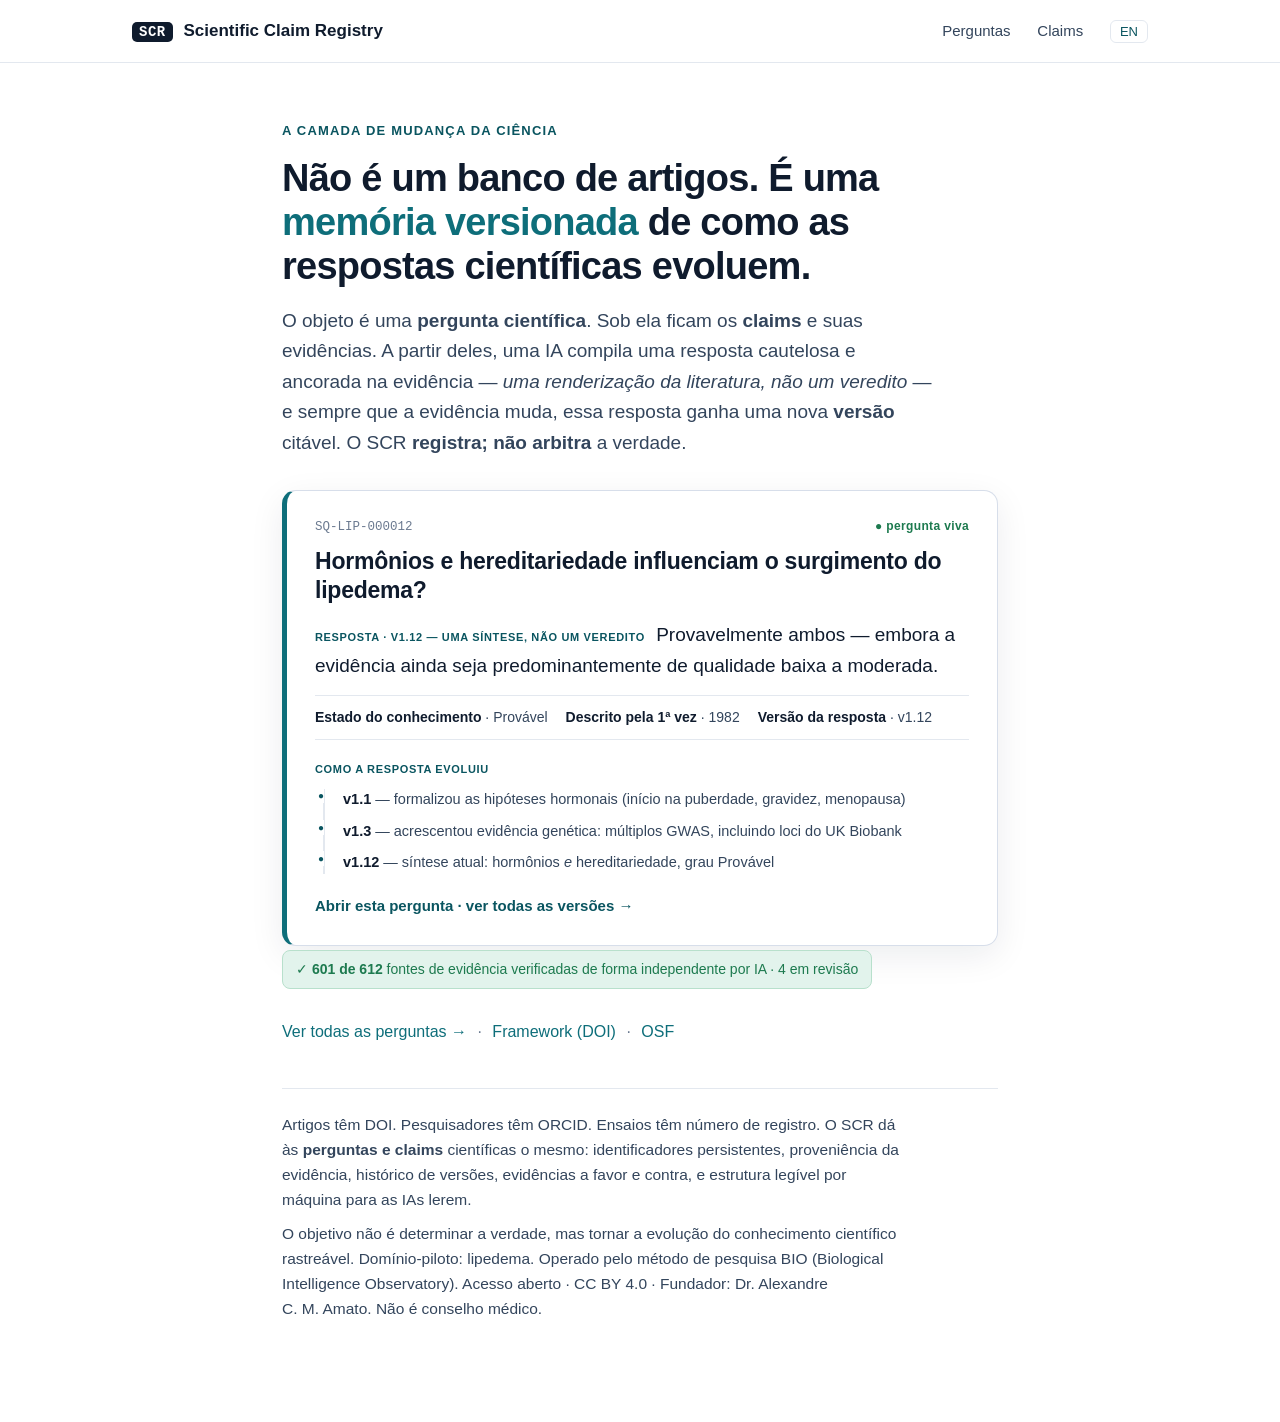
==== commit 110dc1cb: "Rebuild first_mention for all 42 questions Match the topic in title/abstract only, exclude preprints" ====
--- a/site/pt/index.html
+++ b/site/pt/index.html
@@ -47,7 +47,7 @@
     <div class="qf-top"><span class="mono qf-id">SQ-LIP-000012</span><span class="qf-live">● pergunta viva</span></div>
     <h2 class="qf-q">Hormônios e hereditariedade influenciam o surgimento do lipedema?</h2>
     <p class="qf-a"><span class="qf-lbl">Resposta · v1.12 — uma síntese, não um veredito</span> Provavelmente ambos — embora a evidência ainda seja predominantemente de qualidade baixa a moderada.</p>
-    <div class="qf-meta"><span><b>Estado do conhecimento</b> · Provável</span><span><b>Descrito pela 1ª vez</b> · 1934</span><span><b>Versão da resposta</b> · v1.12</span></div>
+    <div class="qf-meta"><span><b>Estado do conhecimento</b> · Provável</span><span><b>Descrito pela 1ª vez</b> · 1982</span><span><b>Versão da resposta</b> · v1.12</span></div>
     <div class="qf-ladder"><span class="qf-lbl">Como a resposta evoluiu</span><ol><li><b>v1.1</b> — formalizou as hipóteses hormonais (início na puberdade, gravidez, menopausa)</li><li><b>v1.3</b> — acrescentou evidência genética: múltiplos GWAS, incluindo loci do UK&nbsp;Biobank</li><li><b>v1.12</b> — síntese atual: hormônios <em>e</em> hereditariedade, grau Provável</li></ol></div>
     <span class="qf-cta">Abrir esta pergunta · ver todas as versões →</span>
   </a>
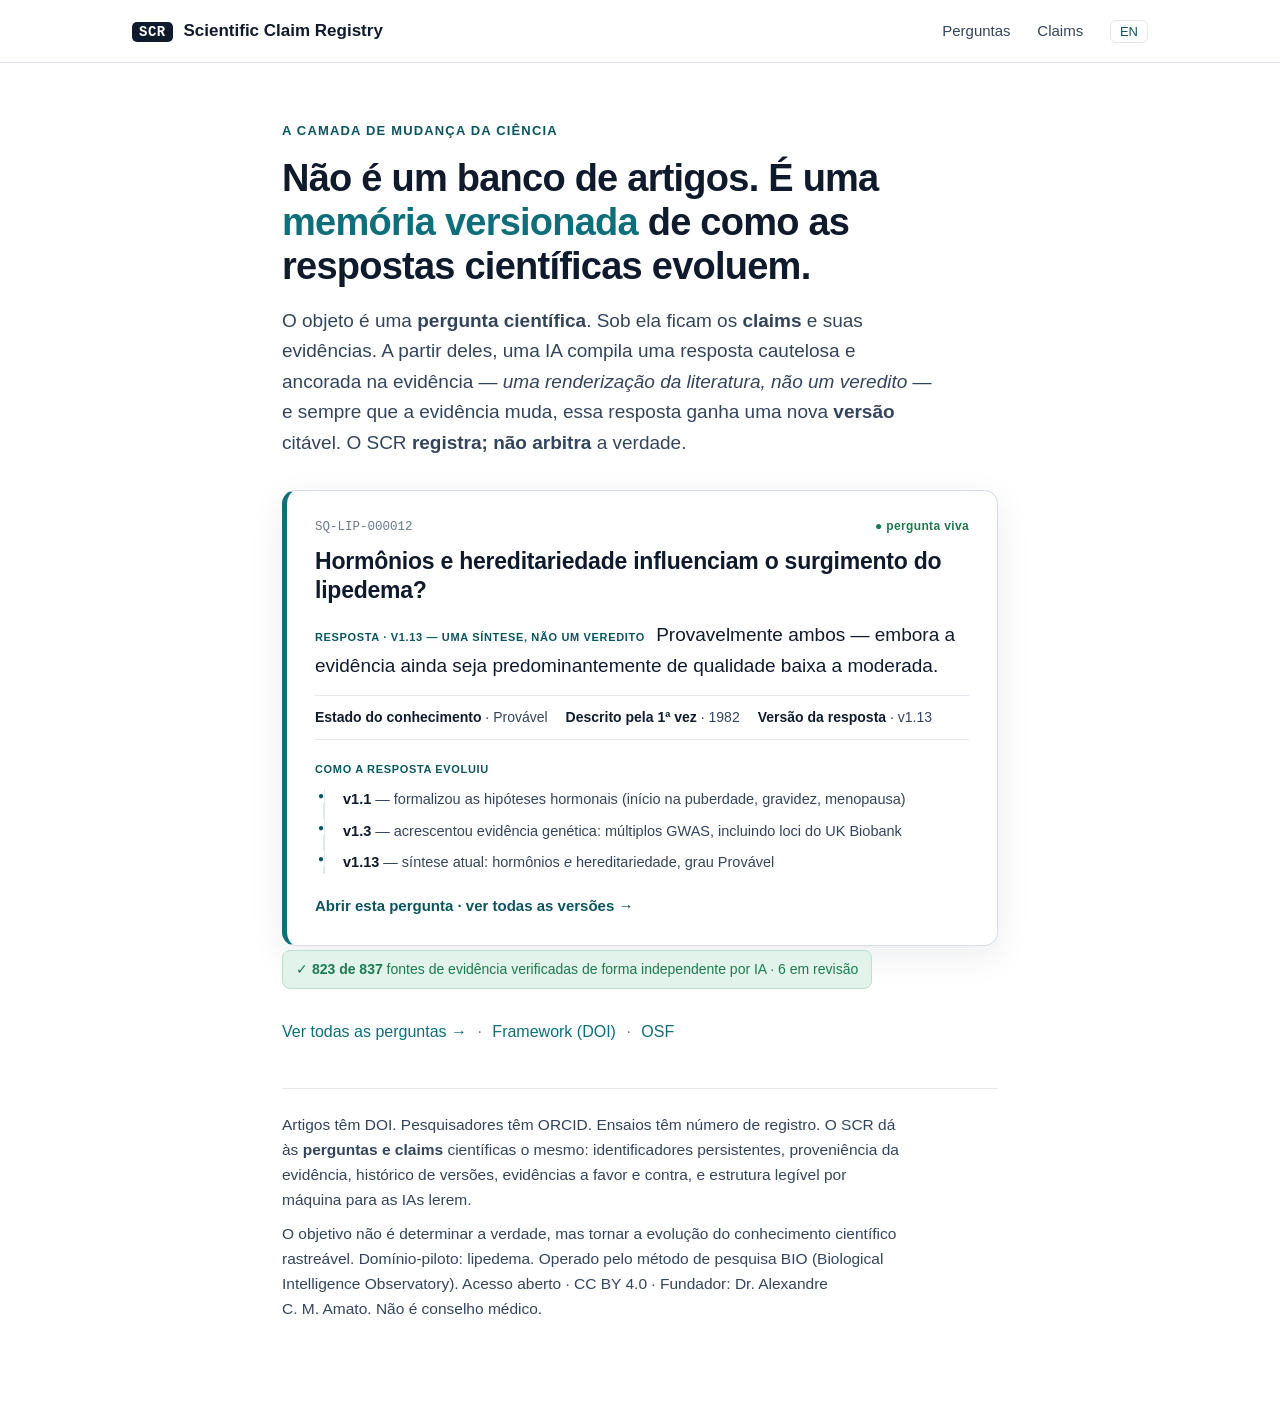
==== commit 52805349: "Consolidate 514 single-paper claims into 215 general propositions (R-CLM-19) All 42 questions consol" ====
--- a/site/pt/index.html
+++ b/site/pt/index.html
@@ -18,7 +18,7 @@
 <meta property="og:url" content="https://scientificclaims.org/pt/">
 <meta property="og:image" content="https://scientificclaims.org/og-image.png">
 <meta name="twitter:card" content="summary_large_image">
-<link rel="stylesheet" href="../style.css?v=af39bd15">
+<link rel="stylesheet" href="../style.css?v=d989a8e9">
 <script defer src="https://umami.caprover.amato.io/script.js" data-website-id="58f2ba6a-560e-4c60-b96d-2c890a3bd339"></script>
 </head>
 <body>
@@ -46,14 +46,14 @@
   <a class="qfeat" href="/pt/q/SQ-LIP-000012.html">
     <div class="qf-top"><span class="mono qf-id">SQ-LIP-000012</span><span class="qf-live">● pergunta viva</span></div>
     <h2 class="qf-q">Hormônios e hereditariedade influenciam o surgimento do lipedema?</h2>
-    <p class="qf-a"><span class="qf-lbl">Resposta · v1.12 — uma síntese, não um veredito</span> Provavelmente ambos — embora a evidência ainda seja predominantemente de qualidade baixa a moderada.</p>
-    <div class="qf-meta"><span><b>Estado do conhecimento</b> · Provável</span><span><b>Descrito pela 1ª vez</b> · 1982</span><span><b>Versão da resposta</b> · v1.12</span></div>
-    <div class="qf-ladder"><span class="qf-lbl">Como a resposta evoluiu</span><ol><li><b>v1.1</b> — formalizou as hipóteses hormonais (início na puberdade, gravidez, menopausa)</li><li><b>v1.3</b> — acrescentou evidência genética: múltiplos GWAS, incluindo loci do UK&nbsp;Biobank</li><li><b>v1.12</b> — síntese atual: hormônios <em>e</em> hereditariedade, grau Provável</li></ol></div>
+    <p class="qf-a"><span class="qf-lbl">Resposta · v1.13 — uma síntese, não um veredito</span> Provavelmente ambos — embora a evidência ainda seja predominantemente de qualidade baixa a moderada.</p>
+    <div class="qf-meta"><span><b>Estado do conhecimento</b> · Provável</span><span><b>Descrito pela 1ª vez</b> · 1982</span><span><b>Versão da resposta</b> · v1.13</span></div>
+    <div class="qf-ladder"><span class="qf-lbl">Como a resposta evoluiu</span><ol><li><b>v1.1</b> — formalizou as hipóteses hormonais (início na puberdade, gravidez, menopausa)</li><li><b>v1.3</b> — acrescentou evidência genética: múltiplos GWAS, incluindo loci do UK&nbsp;Biobank</li><li><b>v1.13</b> — síntese atual: hormônios <em>e</em> hereditariedade, grau Provável</li></ol></div>
     <span class="qf-cta">Abrir esta pergunta · ver todas as versões →</span>
   </a>
   <!--/HERO-->
 
-  <!--VERSEAL--><p class="verseal" title="Cada fonte de evidência é relida por um segundo modelo de IA, que precisa confirmar o stance e uma citação verbatim da fonte (R-AI-13/14).">✓ <strong>601 de 612</strong> fontes de evidência verificadas de forma independente por IA · 4 em revisão</p><!--/VERSEAL-->
+  <!--VERSEAL--><p class="verseal" title="Cada fonte de evidência é relida por um segundo modelo de IA, que precisa confirmar o stance e uma citação verbatim da fonte (R-AI-13/14).">✓ <strong>823 de 837</strong> fontes de evidência verificadas de forma independente por IA · 6 em revisão</p><!--/VERSEAL-->
 
   <p class="home-links"><a href="/pt/questions.html">Ver todas as perguntas →</a>
     <span class="sep">·</span> <a href="https://doi.org/10.5281/zenodo.20466195" rel="noopener">Framework (DOI)</a>
--- a/site/style.css
+++ b/site/style.css
@@ -126,6 +126,8 @@
 .st-speculative{background:#f3e7ea; color:#a23b52}
 .st-no_evidence{background:#eceef1; color:#5b6b7e}
 .cr-text{font-size:17px; color:var(--ink); margin:0 0 12px; font-weight:500}
+.cr-text a{color:inherit; text-decoration:none}
+.cr-text a:hover,.cr-text a:focus-visible{text-decoration:underline; text-underline-offset:3px}
 .cr-meta{font-size:14px; color:var(--ink-soft); margin-bottom:8px}
 .cr-evi{font-size:13px; color:var(--accent-d); margin:0 0 8px; word-break:break-word}
 .cr-gap{font-size:14px; color:var(--muted); margin:0}
@@ -263,10 +265,13 @@
 .v-bad{background:#fbecd9; color:#9a5b16}
 .v-na{background:#eef2f7; color:#7a879b}
 .evquote{display:block; margin:3px 0 0; padding:2px 0 2px 11px; border-left:2px solid var(--line); color:var(--ink-soft); font-size:13.5px; font-style:italic}
+.evfinding{display:block; margin:3px 0 0; color:var(--ink); font-size:14.5px}
+.sup-note{border-left:3px solid var(--accent, #b45309); padding-left:10px}
 .integ-warn{background:#fbecd9; border-color:#e6c79a; color:#7a4e12}
 .verseal{display:inline-block; font-size:14px; color:#1d7a4f; background:#e2f3ec; border:1px solid #b8e0cc; border-radius:8px; padding:7px 13px; margin:4px 0 0}
 .verseal strong{font-weight:700}
-.ctext{color:var(--ink-soft)}
+.ctext{color:var(--ink-soft); text-decoration:none}
+.ctext:hover,.ctext:focus-visible{color:var(--ink); text-decoration:underline; text-underline-offset:3px}
 .verhist{list-style:none; padding:0; margin:0; font-size:14px; color:var(--ink-soft)}
 .refs{font-size:13px; color:var(--accent-d); word-break:break-word}
 .backlink{margin-top:30px}
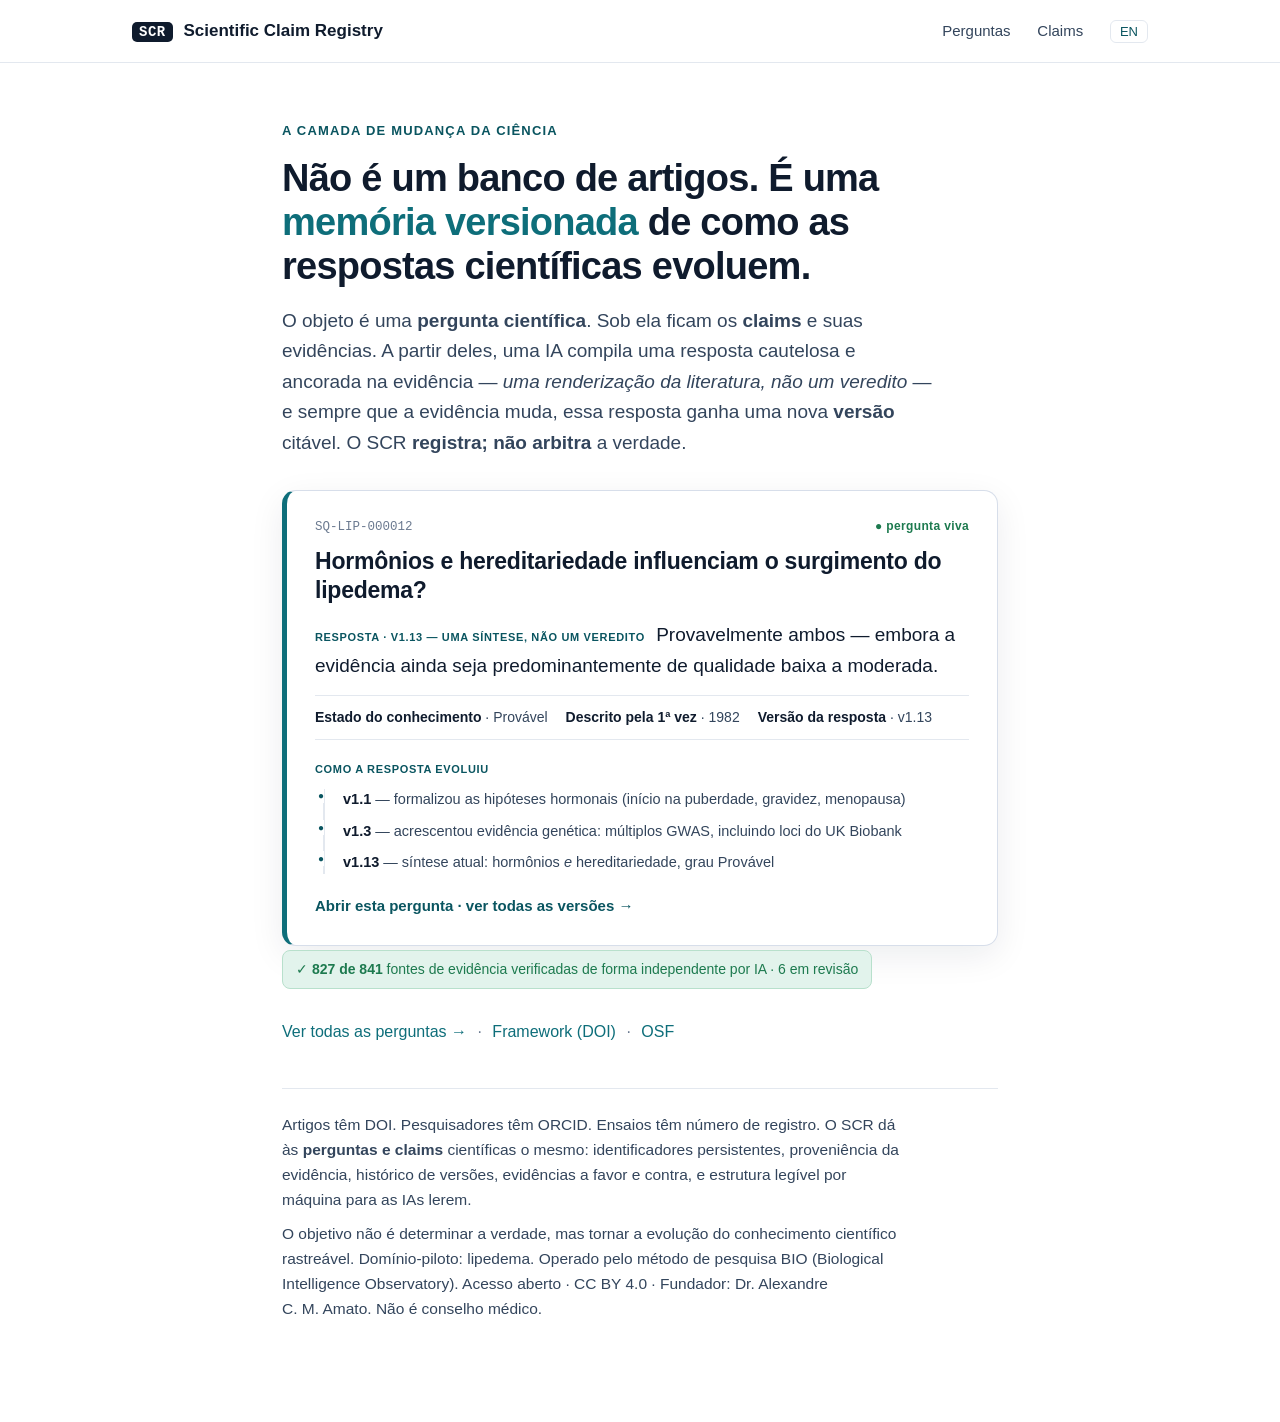
==== commit 95510a02: "Attach NHANES 2011-2018 cardiometabolic paper as findings (attach_findings.py, R-CLM-19) New proposi" ====
--- a/site/pt/index.html
+++ b/site/pt/index.html
@@ -53,7 +53,7 @@
   </a>
   <!--/HERO-->
 
-  <!--VERSEAL--><p class="verseal" title="Cada fonte de evidência é relida por um segundo modelo de IA, que precisa confirmar o stance e uma citação verbatim da fonte (R-AI-13/14).">✓ <strong>823 de 837</strong> fontes de evidência verificadas de forma independente por IA · 6 em revisão</p><!--/VERSEAL-->
+  <!--VERSEAL--><p class="verseal" title="Cada fonte de evidência é relida por um segundo modelo de IA, que precisa confirmar o stance e uma citação verbatim da fonte (R-AI-13/14).">✓ <strong>827 de 841</strong> fontes de evidência verificadas de forma independente por IA · 6 em revisão</p><!--/VERSEAL-->
 
   <p class="home-links"><a href="/pt/questions.html">Ver todas as perguntas →</a>
     <span class="sep">·</span> <a href="https://doi.org/10.5281/zenodo.20466195" rel="noopener">Framework (DOI)</a>
